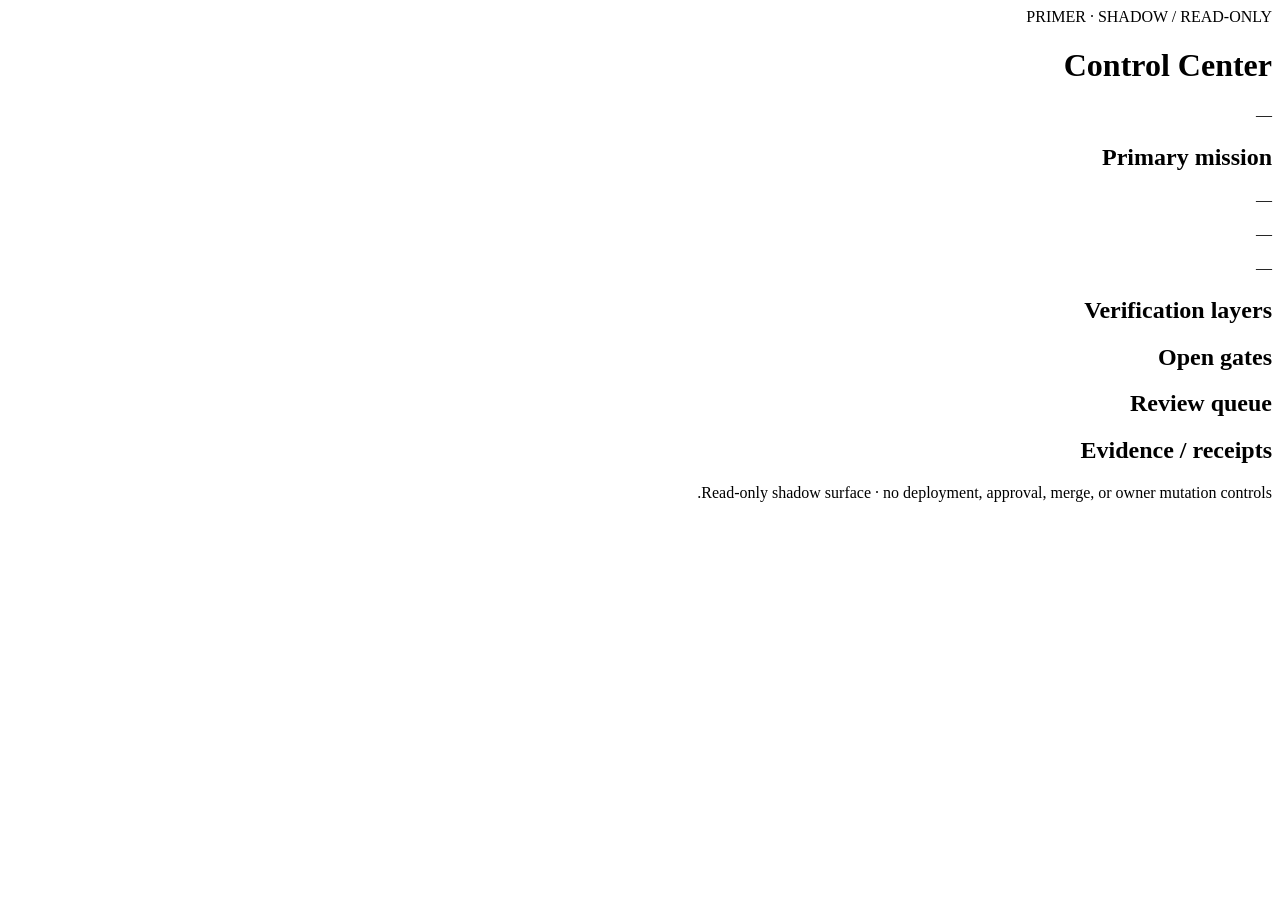
==== control-center-shadow/index.html @ 7f388890 "feat(control-center): add shadow index.html" ====
<!doctype html>
<html lang="fa" dir="rtl">
<head>
<meta charset="utf-8">
<meta name="viewport" content="width=device-width,initial-scale=1">
<title>PRIMER Control Center — Shadow</title>
<link rel="stylesheet" href="./style.css">
</head>
<body>
<main>
<header>
  <div><div class="eyebrow">PRIMER · SHADOW / READ-ONLY</div><h1>Control Center</h1></div>
  <span id="freshness" class="pill">—</span>
</header>
<section id="summary" class="grid"></section>
<section class="card">
  <div class="section-head"><h2>Primary mission</h2><span id="missionState" class="pill">—</span></div>
  <p id="missionText">—</p>
  <div id="nextAction" class="next-action">—</div>
</section>
<section class="split">
  <div class="card"><h2>Verification layers</h2><div id="verification"></div></div>
  <div class="card"><h2>Open gates</h2><div id="gates"></div></div>
</section>
<section class="card"><h2>Review queue</h2><div id="reviews"></div></section>
<section class="card"><h2>Evidence / receipts</h2><div id="evidence"></div></section>
<footer>Read-only shadow surface · no deployment, approval, merge, or owner mutation controls.</footer>
</main>
<script type="module" src="./app.js"></script>
</body>
</html>
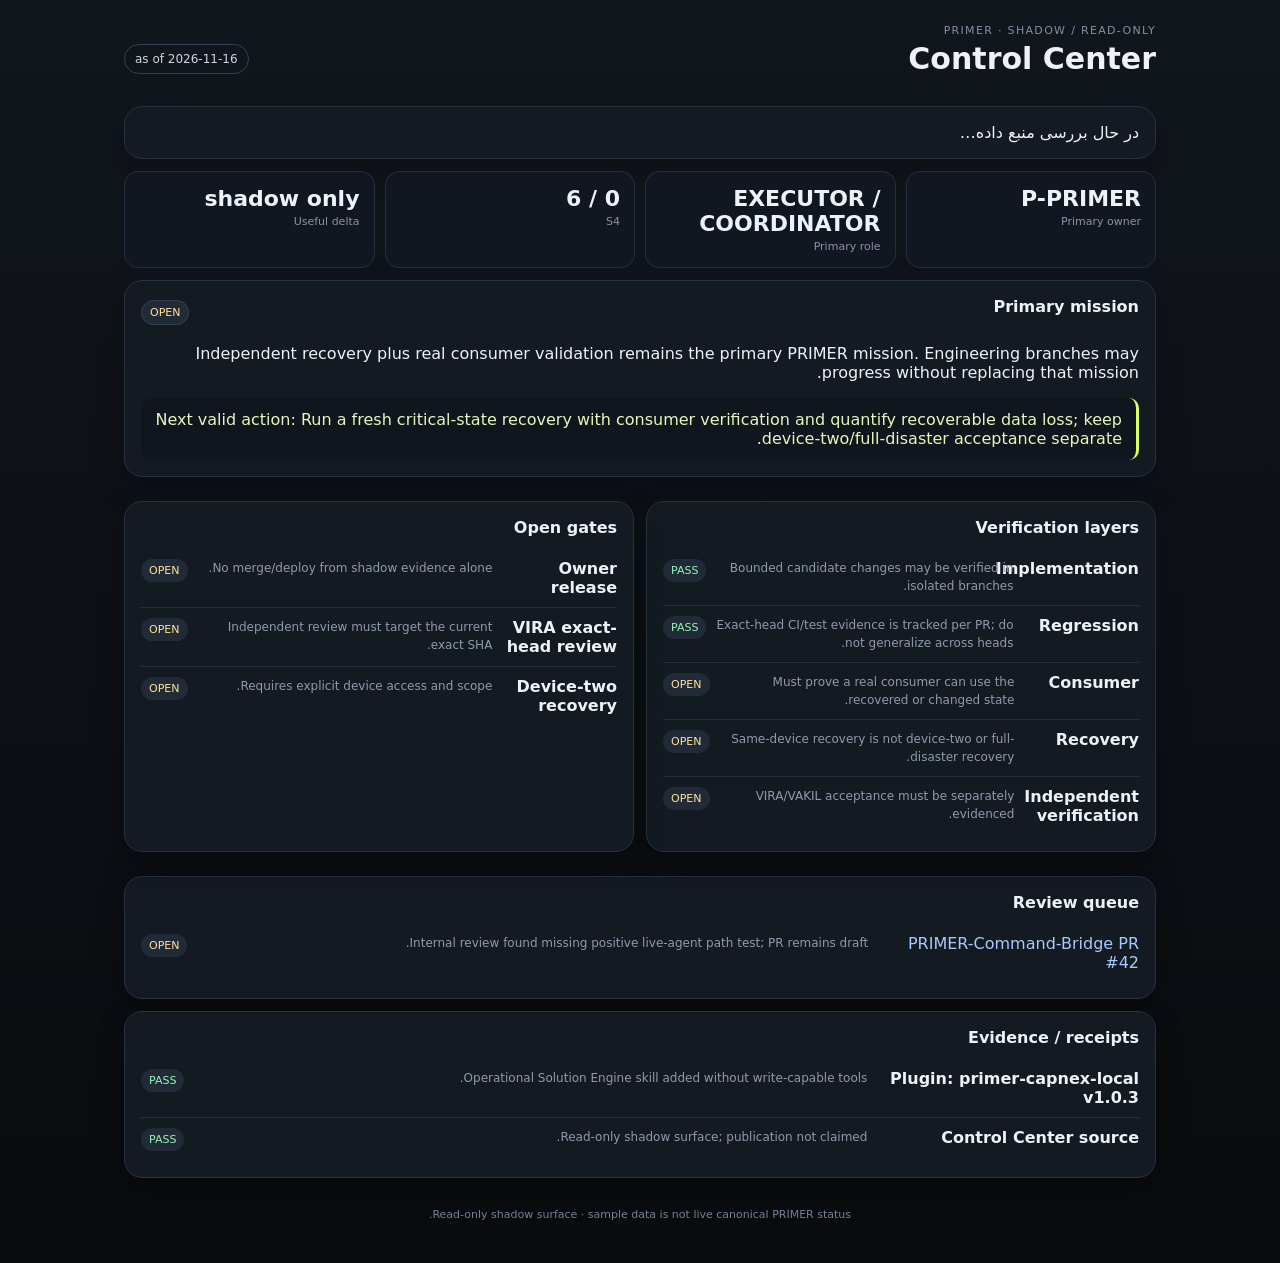
==== commit b03af40f: "fix(control-center): label shadow data as non-live" ====
--- a/control-center-shadow/index.html
+++ b/control-center-shadow/index.html
@@ -12,6 +12,7 @@
   <div><div class="eyebrow">PRIMER · SHADOW / READ-ONLY</div><h1>Control Center</h1></div>
   <span id="freshness" class="pill">—</span>
 </header>
+<div id="sourceMode" class="card" role="status">در حال بررسی منبع داده…</div>
 <section id="summary" class="grid"></section>
 <section class="card">
   <div class="section-head"><h2>Primary mission</h2><span id="missionState" class="pill">—</span></div>
@@ -24,7 +25,7 @@
 </section>
 <section class="card"><h2>Review queue</h2><div id="reviews"></div></section>
 <section class="card"><h2>Evidence / receipts</h2><div id="evidence"></div></section>
-<footer>Read-only shadow surface · no deployment, approval, merge, or owner mutation controls.</footer>
+<footer>Read-only shadow surface · sample data is not live canonical PRIMER status.</footer>
 </main>
 <script type="module" src="./app.js"></script>
 </body>
--- a/control-center-shadow/style.css
+++ b/control-center-shadow/style.css
@@ -0,0 +1,3 @@
+:root{font-family:Inter,system-ui,-apple-system,"Segoe UI",sans-serif;color-scheme:dark;background:#0c0f13;color:#eef2f7}
+*{box-sizing:border-box}body{margin:0;background:linear-gradient(180deg,#11161d,#090b0e);min-height:100vh}main{width:min(1080px,100%);margin:auto;padding:24px}
+header,.section-head{display:flex;align-items:center;justify-content:space-between;gap:16px}h1{margin:4px 0 18px;font-size:30px}h2{font-size:16px;margin:0 0 12px}.eyebrow{font-size:11px;letter-spacing:.12em;color:#8390a3}.pill{border:1px solid #344052;border-radius:999px;padding:7px 10px;font-size:12px;color:#cbd5e1}.card{background:#141a22;border:1px solid #273140;border-radius:18px;padding:16px;margin:12px 0;box-shadow:0 12px 30px #0004}.grid{display:grid;grid-template-columns:repeat(4,1fr);gap:10px}.metric{background:#111720;border:1px solid #242f3d;border-radius:14px;padding:14px}.metric b{display:block;font-size:22px}.metric span{display:block;margin-top:4px;font-size:11px;color:#8895a8}.split{display:grid;grid-template-columns:1fr 1fr;gap:12px}.row{display:grid;grid-template-columns:minmax(110px,.7fr) 1.8fr auto;gap:10px;align-items:start;padding:10px 0;border-bottom:1px solid #242f3d}.row:last-child{border-bottom:0}.label{font-weight:700}.muted{color:#8e9bad;font-size:12px;line-height:1.5}.status{font-size:11px;border-radius:999px;padding:5px 8px;background:#212a37}.status.pass{color:#98f5b5}.status.open{color:#ffe199}.status.fail{color:#ffaaaa}.status.unknown{color:#c6c9ff}.next-action{margin-top:12px;border-right:3px solid #d8ff68;background:#10161d;padding:12px 14px;border-radius:10px;color:#e8f5bd}a{color:#a9c8ff;text-decoration:none}a:hover{text-decoration:underline}footer{text-align:center;color:#758195;font-size:11px;padding:18px}@media(max-width:760px){.grid{grid-template-columns:1fr 1fr}.split{grid-template-columns:1fr}.row{grid-template-columns:1fr}.status{justify-self:start}}
